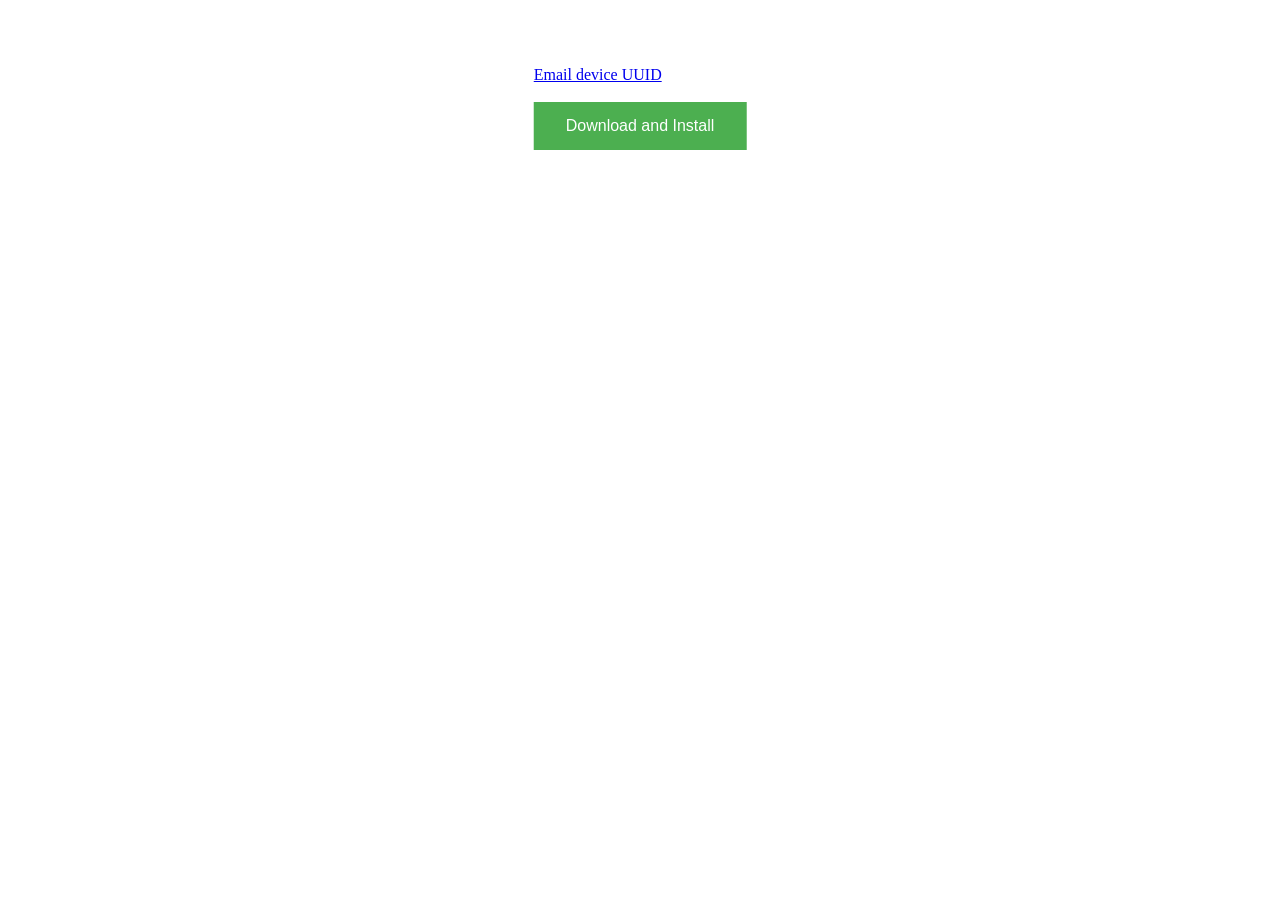
==== index.html @ 74199c33 "Update index.html" ====
<html>
    <body>
      
        <div class="container">
          <div class="center">
              <a href="https://webapp.diawi.com/device">Email device UUID</a><br><br>
            <button class="button" onclick="buttonAction()">Download and Install</button>
          </div>
        </div>
       
        <script>
            function buttonAction(){
                window.open("itms-services://?action=download-manifest&url=https://atul109.github.io/museum.plist");
            }
        </script>
        
        <style>
        .container { 
          height: 200px;
          position: relative;
        }

        .center {
          margin: 0;
          position: absolute;
          top: 50%;
          left: 50%;
          -ms-transform: translate(-50%, -50%);
          transform: translate(-50%, -50%);
        }
            
        .button {
          background-color: #4CAF50; /* Green */
          border: none;
          color: white;
          padding: 15px 32px;
          text-align: center;
          text-decoration: none;
          display: inline-block;
          font-size: 16px;
        }
        </style>

    </body>
</html>
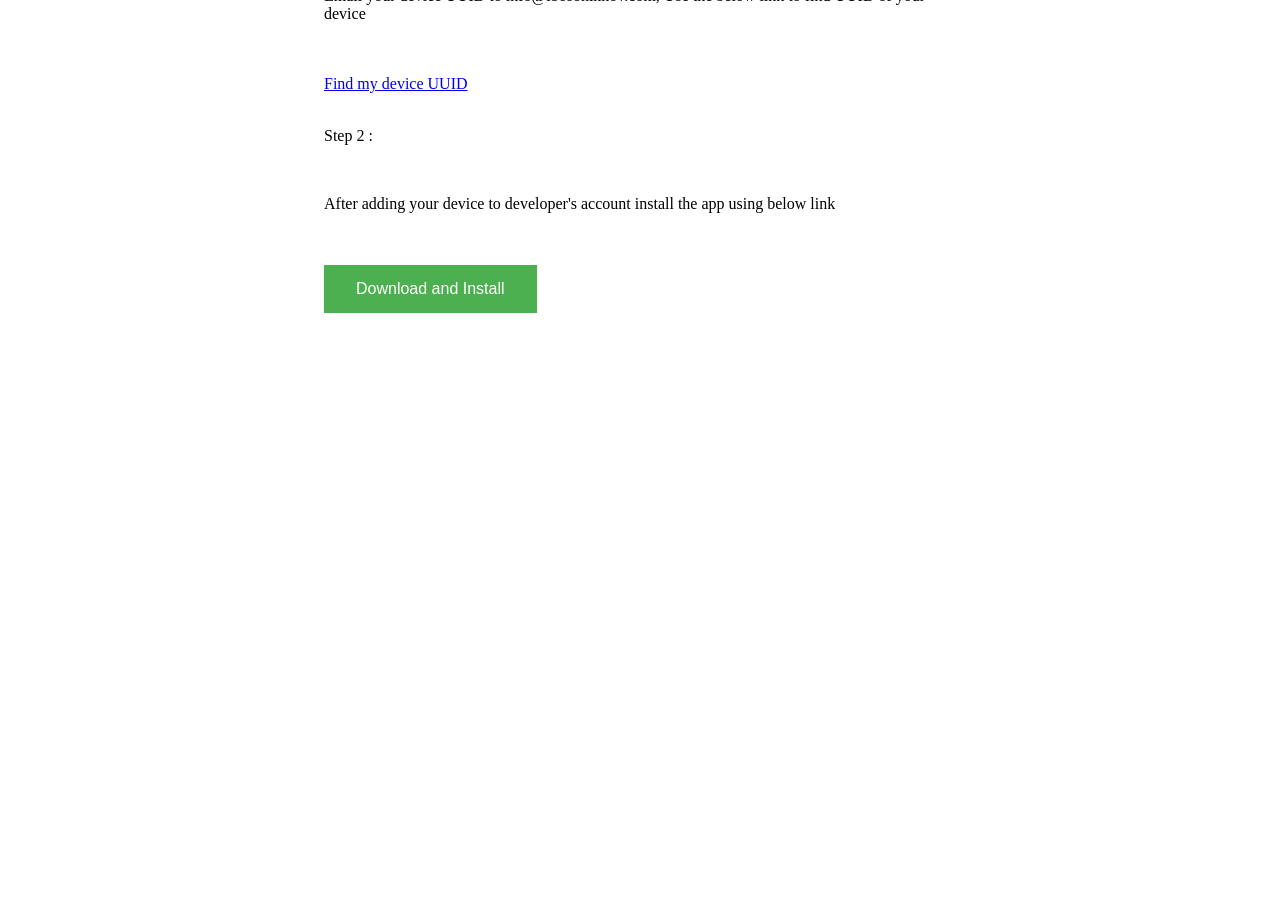
==== commit cef03d2e: "Update index.html" ====
--- a/index.html
+++ b/index.html
@@ -3,7 +3,11 @@
       
         <div class="container">
           <div class="center">
-              <a href="https://webapp.diawi.com/device">Email device UUID</a><br><br>
+              <p>Step 1 :</p><br>
+              <p>Email your device UUID to info@ibosoninnov.com, Use the below link to find UUID of your device</p><br><br>
+              <a href="https://webapp.diawi.com/device">Find my device UUID</a><br><br>
+              <p>Step 2 :</p><br>
+              <p>After adding your device to developer's account install the app using below link</p><br><br>
             <button class="button" onclick="buttonAction()">Download and Install</button>
           </div>
         </div>
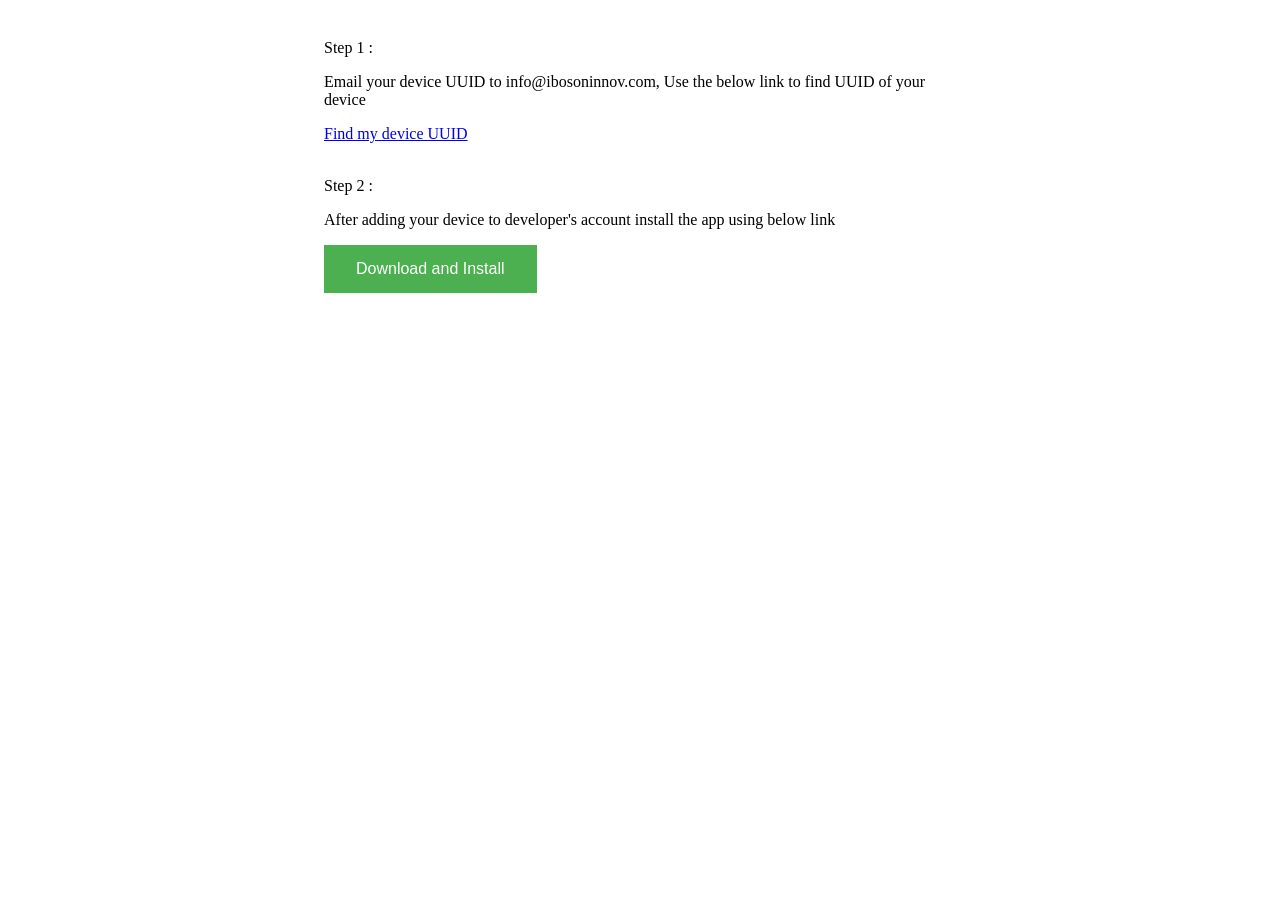
==== commit a511b349: "Update index.html" ====
--- a/index.html
+++ b/index.html
@@ -3,11 +3,11 @@
       
         <div class="container">
           <div class="center">
-              <p>Step 1 :</p><br>
-              <p>Email your device UUID to info@ibosoninnov.com, Use the below link to find UUID of your device</p><br><br>
+              <p>Step 1 :</p>
+              <p>Email your device UUID to info@ibosoninnov.com, Use the below link to find UUID of your device</p>
               <a href="https://webapp.diawi.com/device">Find my device UUID</a><br><br>
-              <p>Step 2 :</p><br>
-              <p>After adding your device to developer's account install the app using below link</p><br><br>
+              <p>Step 2 :</p>
+              <p>After adding your device to developer's account install the app using below link</p>
             <button class="button" onclick="buttonAction()">Download and Install</button>
           </div>
         </div>
@@ -20,7 +20,7 @@
         
         <style>
         .container { 
-          height: 200px;
+          height: 300px;
           position: relative;
         }
 
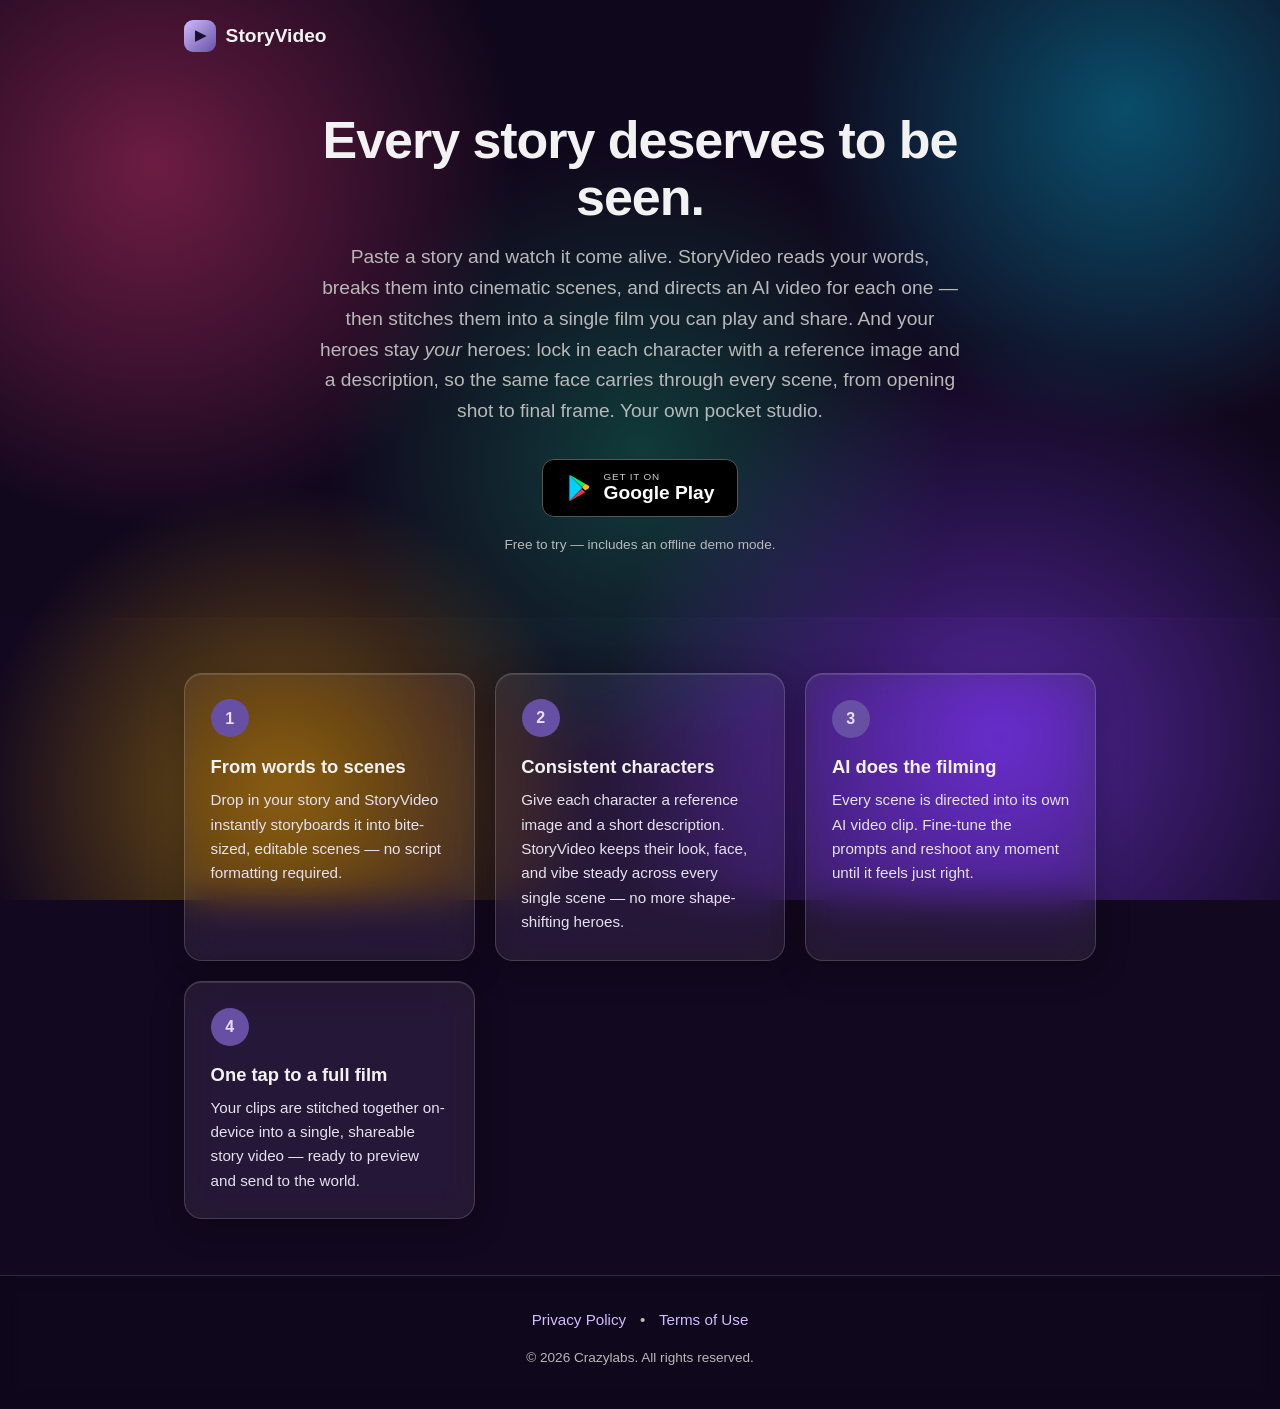
==== commit a88401e2: "storyvideo web" ====
--- a/index.html
+++ b/index.html
@@ -1,49 +1,82 @@
-<html>
-    <body>
-      
-        <div class="container">
-          <div class="center">
-              <p>Step 1 :</p>
-              <p>Email your device UUID to info@ibosoninnov.com, Use the below link to find UUID of your device</p>
-              <a href="https://webapp.diawi.com/device">Find my device UUID</a><br><br>
-              <p>Step 2 :</p>
-              <p>After adding your device to developer's account install the app using below link</p>
-            <button class="button" onclick="buttonAction()">Download and Install</button>
-          </div>
-        </div>
-       
-        <script>
-            function buttonAction(){
-                window.open("itms-services://?action=download-manifest&url=https://atul109.github.io/museum.plist");
-            }
-        </script>
-        
-        <style>
-        .container { 
-          height: 300px;
-          position: relative;
-        }
+<!DOCTYPE html>
+<html lang="en">
+<head>
+  <meta charset="UTF-8" />
+  <meta name="viewport" content="width=device-width, initial-scale=1.0" />
+  <title>StoryVideo — Turn your story into an AI video</title>
+  <meta name="description" content="StoryVideo turns your words into a film — AI-generated scenes with characters that stay consistent from the first frame to the last, using reference images and character descriptions. Right on your phone." />
+  <link rel="stylesheet" href="storyvideo/styles.css" />
+</head>
+<body>
+  <header class="hero">
+    <nav class="nav">
+      <a class="brand" href="index.html">
+        <span class="brand-mark">▶</span>
+        <span>StoryVideo</span>
+      </a>
+    </nav>
 
-        .center {
-          margin: 0;
-          position: absolute;
-          top: 50%;
-          left: 50%;
-          -ms-transform: translate(-50%, -50%);
-          transform: translate(-50%, -50%);
-        }
-            
-        .button {
-          background-color: #4CAF50; /* Green */
-          border: none;
-          color: white;
-          padding: 15px 32px;
-          text-align: center;
-          text-decoration: none;
-          display: inline-block;
-          font-size: 16px;
-        }
-        </style>
+    <div class="hero-inner">
+      <h1>Every story deserves to be seen.</h1>
+      <p class="lede">
+        Paste a story and watch it come alive. StoryVideo reads your words, breaks them
+        into cinematic scenes, and directs an AI video for each one — then stitches them
+        into a single film you can play and share. And your heroes stay <em>your</em> heroes:
+        lock in each character with a reference image and a description, so the same face
+        carries through every scene, from opening shot to final frame. Your own pocket studio.
+      </p>
 
-    </body>
+      <a class="play-btn" href="https://play.google.com/store/apps/details?id=com.crazylabs.storyvideo"
+         target="_blank" rel="noopener">
+        <svg class="play-icon" viewBox="0 0 512 512" aria-hidden="true">
+          <path fill="#EA4335" d="M325 234 92 3c-8-8-19-3-19 9v494c0 12 11 17 19 9l233-231z" opacity="0"/>
+          <path fill="#00D0FF" d="M73 6C69 9 66 15 66 22v468c0 7 3 13 7 16l246-250L73 6z"/>
+          <path fill="#00F076" d="M73 6c5-3 12-3 18 0l286 165-64 64L73 6z"/>
+          <path fill="#FFBD00" d="M377 171l64 37c22 13 22 45 0 58l-64 37-64-66 64-66z"/>
+          <path fill="#F63448" d="M73 506c5 3 12 3 18 0l286-165-64-64-240 229z"/>
+        </svg>
+        <span class="play-btn-text">
+          <small>GET IT ON</small>
+          <strong>Google Play</strong>
+        </span>
+      </a>
+
+      <p class="platform-note">Free to try — includes an offline demo mode.</p>
+    </div>
+  </header>
+
+  <main>
+    <section class="features">
+      <div class="feature">
+        <div class="feature-num">1</div>
+        <h3>From words to scenes</h3>
+        <p>Drop in your story and StoryVideo instantly storyboards it into bite-sized, editable scenes — no script formatting required.</p>
+      </div>
+      <div class="feature">
+        <div class="feature-num">2</div>
+        <h3>Consistent characters</h3>
+        <p>Give each character a reference image and a short description. StoryVideo keeps their look, face, and vibe steady across every single scene — no more shape-shifting heroes.</p>
+      </div>
+      <div class="feature">
+        <div class="feature-num">3</div>
+        <h3>AI does the filming</h3>
+        <p>Every scene is directed into its own AI video clip. Fine-tune the prompts and reshoot any moment until it feels just right.</p>
+      </div>
+      <div class="feature">
+        <div class="feature-num">4</div>
+        <h3>One tap to a full film</h3>
+        <p>Your clips are stitched together on-device into a single, shareable story video — ready to preview and send to the world.</p>
+      </div>
+    </section>
+  </main>
+
+  <footer class="footer">
+    <div class="footer-links">
+      <a href="storyvideo/privacy.html">Privacy Policy</a>
+      <span class="dot">•</span>
+      <a href="storyvideo/terms.html">Terms of Use</a>
+    </div>
+    <p class="copyright">© 2026 Crazylabs. All rights reserved.</p>
+  </footer>
+</body>
 </html>
--- a/storyvideo/styles.css
+++ b/storyvideo/styles.css
@@ -0,0 +1,220 @@
+:root {
+  --bg: #000000;
+  --surface: #1e1e1e;
+  --surface-2: #2a2a2a;
+  --outline: #3d3d3d;
+  --primary: #d0bcff;
+  --primary-strong: #6750a4;
+  --text: #f2f2f2;
+  --text-dim: #b8b8b8;
+}
+
+* { box-sizing: border-box; }
+
+html { scroll-behavior: smooth; }
+
+body {
+  margin: 0;
+  font-family: -apple-system, BlinkMacSystemFont, "Segoe UI", Roboto, Helvetica, Arial, sans-serif;
+  color: var(--text);
+  line-height: 1.6;
+  -webkit-font-smoothing: antialiased;
+
+  /* Static colourful backdrop for the glass cards to blur against */
+  background-color: #12081f;
+  background-image:
+    radial-gradient(38rem 38rem at 12% 18%, rgba(255, 61, 129, 0.55), transparent 60%),
+    radial-gradient(34rem 34rem at 88% 12%, rgba(0, 209, 255, 0.50), transparent 60%),
+    radial-gradient(40rem 40rem at 78% 82%, rgba(124, 58, 237, 0.60), transparent 62%),
+    radial-gradient(32rem 32rem at 22% 88%, rgba(255, 189, 0, 0.42), transparent 60%),
+    radial-gradient(30rem 30rem at 50% 50%, rgba(16, 185, 129, 0.35), transparent 65%);
+  background-attachment: fixed;
+  background-repeat: no-repeat;
+}
+
+a { color: var(--primary); text-decoration: none; }
+a:hover { text-decoration: underline; }
+
+/* ---------- Hero ---------- */
+.hero {
+  /* Soft dark scrim over the colourful backdrop to keep hero text legible */
+  background: linear-gradient(180deg, rgba(10, 6, 20, 0.35) 0%, rgba(10, 6, 20, 0.10) 100%);
+  padding-bottom: 3rem;
+}
+
+.nav {
+  max-width: 960px;
+  margin: 0 auto;
+  padding: 1.25rem 1.5rem;
+}
+
+.brand {
+  display: inline-flex;
+  align-items: center;
+  gap: 0.6rem;
+  font-weight: 700;
+  font-size: 1.2rem;
+  color: var(--text);
+}
+.brand:hover { text-decoration: none; }
+
+.brand-mark {
+  display: inline-flex;
+  align-items: center;
+  justify-content: center;
+  width: 32px;
+  height: 32px;
+  border-radius: 9px;
+  background: linear-gradient(135deg, var(--primary), var(--primary-strong));
+  color: #1a0f2e;
+  font-size: 0.85rem;
+}
+
+.hero-inner {
+  max-width: 720px;
+  margin: 0 auto;
+  padding: 2.5rem 1.5rem 0;
+  text-align: center;
+}
+
+.hero h1 {
+  font-size: clamp(2rem, 6vw, 3.25rem);
+  line-height: 1.1;
+  margin: 0 0 1rem;
+  letter-spacing: -0.02em;
+}
+
+.lede {
+  font-size: clamp(1.05rem, 2.5vw, 1.2rem);
+  color: var(--text-dim);
+  max-width: 40rem;
+  margin: 0 auto 2rem;
+}
+
+/* ---------- Play button ---------- */
+.play-btn {
+  display: inline-flex;
+  align-items: center;
+  gap: 0.75rem;
+  background: #000;
+  border: 1px solid #555;
+  border-radius: 12px;
+  padding: 0.7rem 1.4rem;
+  color: #fff;
+  transition: transform 0.15s ease, border-color 0.15s ease, background 0.15s ease;
+}
+.play-btn:hover {
+  text-decoration: none;
+  transform: translateY(-2px);
+  border-color: var(--primary);
+  background: #0d0d0d;
+}
+
+.play-icon { width: 26px; height: 26px; flex-shrink: 0; }
+
+.play-btn-text { display: flex; flex-direction: column; line-height: 1.15; text-align: left; }
+.play-btn-text small { font-size: 0.62rem; letter-spacing: 0.08em; color: #cfcfcf; }
+.play-btn-text strong { font-size: 1.2rem; font-weight: 600; }
+
+.platform-note {
+  margin-top: 1.1rem;
+  font-size: 0.85rem;
+  color: var(--text-dim);
+}
+
+/* ---------- Features ---------- */
+.features {
+  max-width: 960px;
+  margin: 0 auto;
+  padding: 3.5rem 1.5rem;
+  display: grid;
+  grid-template-columns: repeat(auto-fit, minmax(220px, 1fr));
+  gap: 1.25rem;
+}
+
+.feature {
+  background: rgba(255, 255, 255, 0.07);
+  border: 1px solid rgba(255, 255, 255, 0.16);
+  border-radius: 18px;
+  padding: 1.6rem;
+  backdrop-filter: blur(18px) saturate(150%);
+  -webkit-backdrop-filter: blur(18px) saturate(150%);
+  box-shadow: 0 8px 32px rgba(0, 0, 0, 0.25), inset 0 1px 0 rgba(255, 255, 255, 0.12);
+  transition: transform 0.18s ease, border-color 0.18s ease, background 0.18s ease;
+}
+.feature:hover {
+  transform: translateY(-4px);
+  background: rgba(255, 255, 255, 0.11);
+  border-color: rgba(255, 255, 255, 0.28);
+}
+
+.feature-num {
+  display: inline-flex;
+  align-items: center;
+  justify-content: center;
+  width: 38px;
+  height: 38px;
+  border-radius: 50%;
+  background: var(--primary-strong);
+  color: #eaddff;
+  font-weight: 700;
+  margin-bottom: 0.9rem;
+}
+
+.feature h3 { margin: 0 0 0.4rem; font-size: 1.15rem; }
+.feature p { margin: 0; color: #e6e2ef; font-size: 0.95rem; }
+
+/* ---------- Footer ---------- */
+.footer {
+  border-top: 1px solid rgba(255, 255, 255, 0.14);
+  background: rgba(10, 6, 20, 0.25);
+  backdrop-filter: blur(10px);
+  -webkit-backdrop-filter: blur(10px);
+  padding: 2rem 1.5rem 2.5rem;
+  text-align: center;
+}
+.footer-links { font-size: 0.95rem; }
+.footer-links .dot { color: var(--text-dim); margin: 0 0.6rem; }
+.copyright { margin: 0.9rem 0 0; color: var(--text-dim); font-size: 0.85rem; }
+
+/* ---------- Legal pages ---------- */
+.legal {
+  max-width: 760px;
+  width: calc(100% - 2rem);
+  margin: 3rem auto;
+  padding: 2.5rem 2rem 3rem;
+  background: rgba(255, 255, 255, 0.07);
+  border: 1px solid rgba(255, 255, 255, 0.16);
+  border-radius: 20px;
+  backdrop-filter: blur(18px) saturate(150%);
+  -webkit-backdrop-filter: blur(18px) saturate(150%);
+  box-shadow: 0 8px 32px rgba(0, 0, 0, 0.25), inset 0 1px 0 rgba(255, 255, 255, 0.12);
+}
+.legal .back {
+  display: inline-flex;
+  align-items: center;
+  justify-content: center;
+  width: 42px;
+  height: 42px;
+  margin-bottom: 1.5rem;
+  border-radius: 50%;
+  color: var(--text);
+  background: rgba(255, 255, 255, 0.08);
+  border: 1px solid rgba(255, 255, 255, 0.18);
+  backdrop-filter: blur(10px);
+  -webkit-backdrop-filter: blur(10px);
+  transition: transform 0.15s ease, background 0.15s ease, border-color 0.15s ease;
+}
+.legal .back:hover {
+  text-decoration: none;
+  transform: translateX(-2px);
+  background: rgba(255, 255, 255, 0.14);
+  border-color: rgba(255, 255, 255, 0.3);
+}
+.legal .back svg { width: 20px; height: 20px; display: block; }
+.legal h1 { font-size: clamp(1.8rem, 5vw, 2.4rem); margin: 0 0 0.3rem; }
+.legal .updated { color: var(--text-dim); font-size: 0.9rem; margin: 0 0 2rem; }
+.legal h2 { font-size: 1.25rem; margin: 2rem 0 0.6rem; }
+.legal p, .legal li { color: #dcdcdc; }
+.legal ul { padding-left: 1.2rem; }
+.legal a { word-break: break-word; }
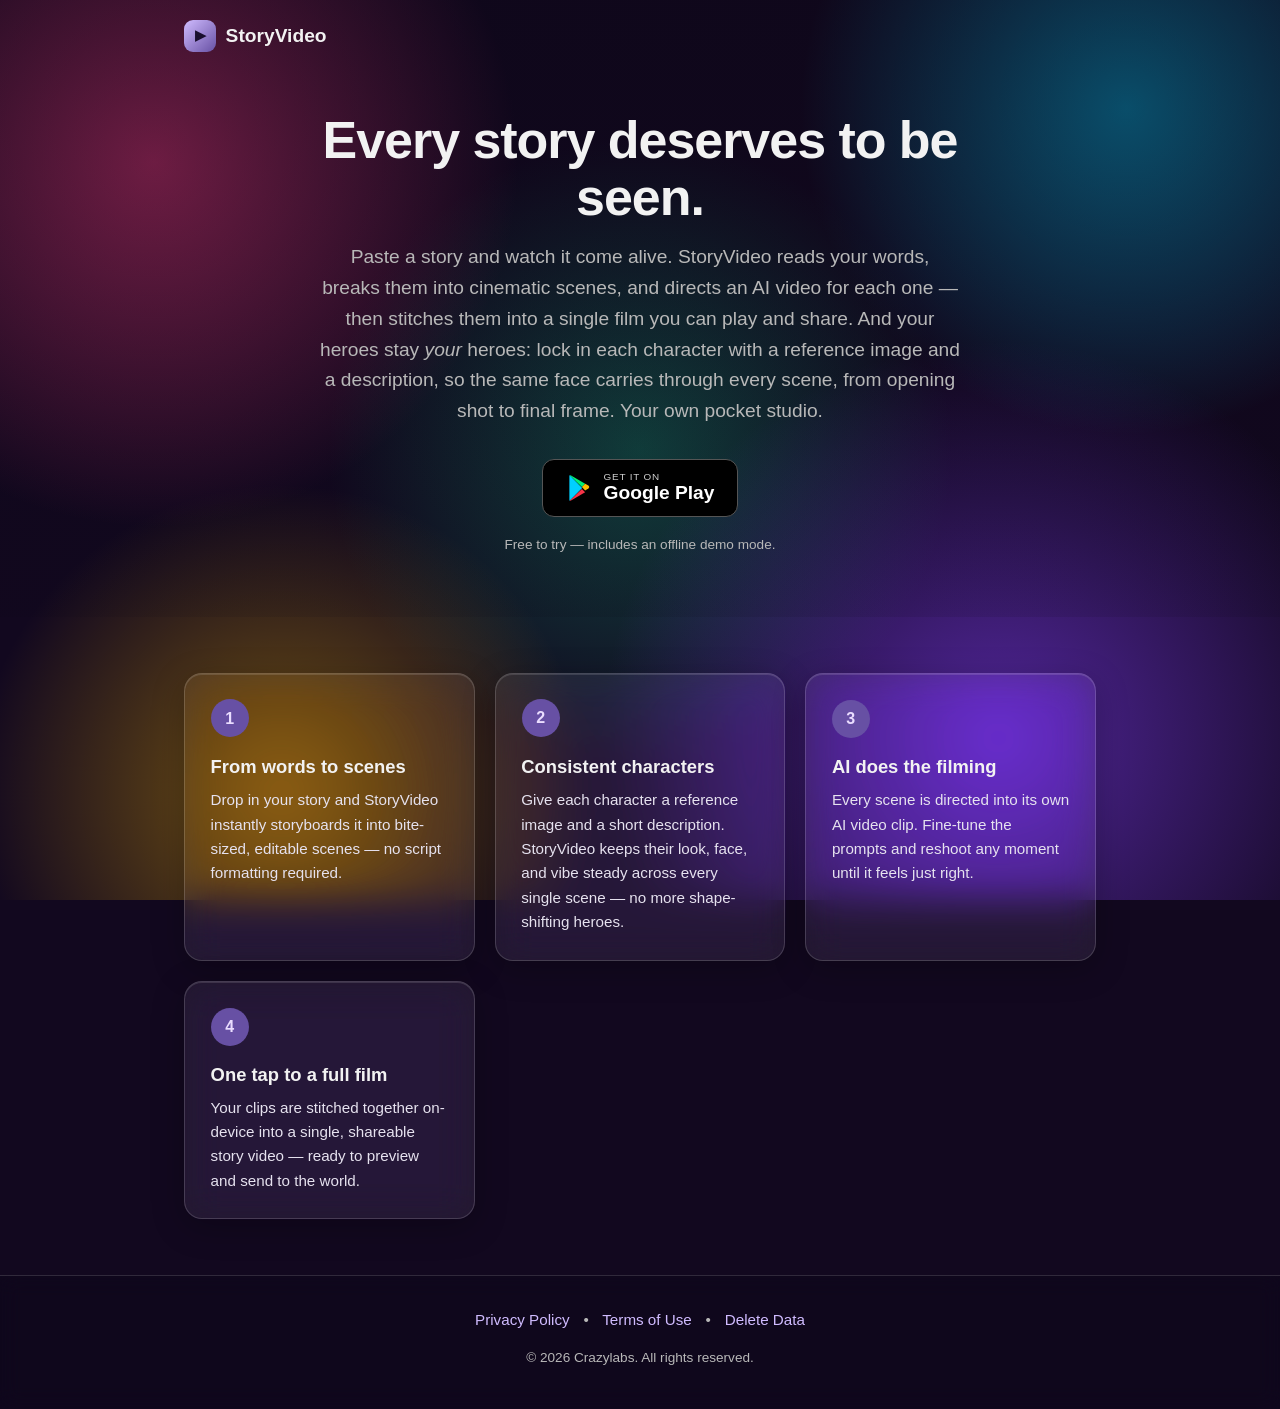
==== commit a02436f3: "Add 'Delete Data' link to footer" ====
--- a/index.html
+++ b/index.html
@@ -75,6 +75,8 @@
       <a href="storyvideo/privacy.html">Privacy Policy</a>
       <span class="dot">•</span>
       <a href="storyvideo/terms.html">Terms of Use</a>
+      <span class="dot">•</span>
+      <a href="storyvideo/delete-data.html">Delete Data</a>
     </div>
     <p class="copyright">© 2026 Crazylabs. All rights reserved.</p>
   </footer>
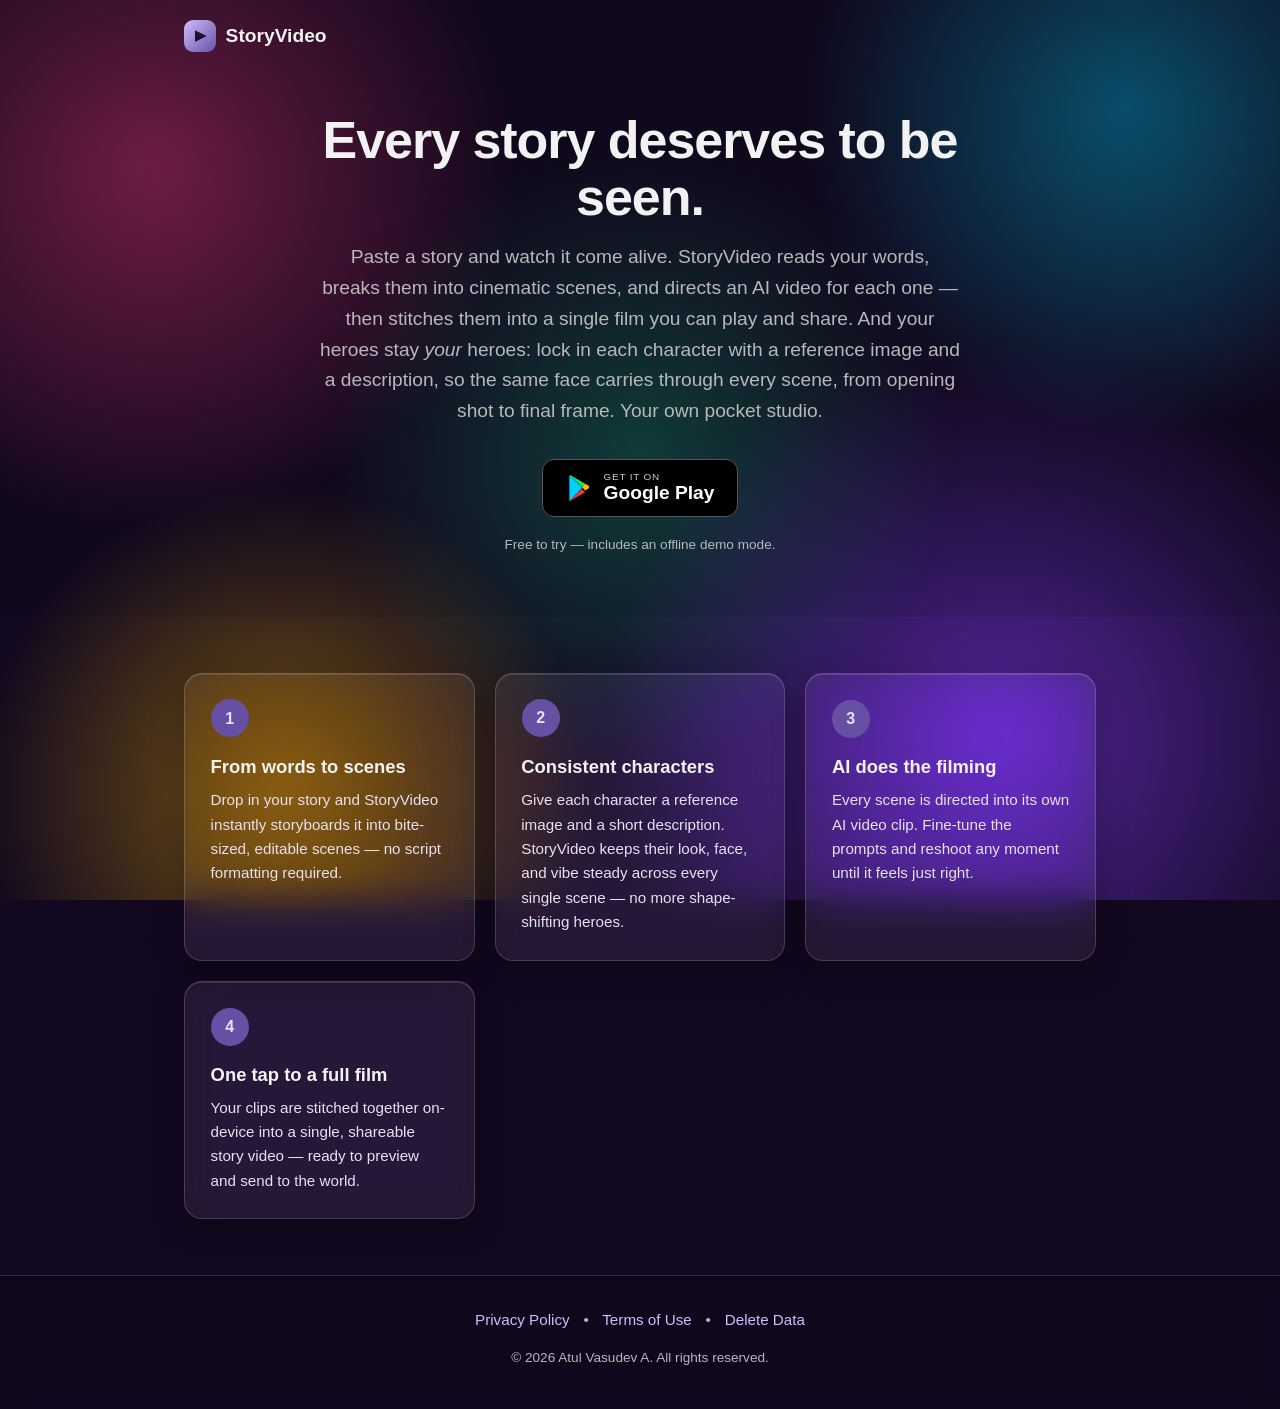
==== commit acafcbcf: "Update copyright owner in footer" ====
--- a/index.html
+++ b/index.html
@@ -78,7 +78,7 @@
       <span class="dot">•</span>
       <a href="storyvideo/delete-data.html">Delete Data</a>
     </div>
-    <p class="copyright">© 2026 Crazylabs. All rights reserved.</p>
+    <p class="copyright">© 2026 Atul Vasudev A. All rights reserved.</p>
   </footer>
 </body>
 </html>
--- a/storyvideo/styles.css
+++ b/storyvideo/styles.css
@@ -218,3 +218,6 @@
 .legal p, .legal li { color: #dcdcdc; }
 .legal ul { padding-left: 1.2rem; }
 .legal a { word-break: break-word; }
+.legal ol.steps { padding-left: 1.3rem; }
+.legal ol.steps li { margin: 0.5rem 0; padding-left: 0.3rem; }
+.legal ol.steps li::marker { color: var(--primary); font-weight: 700; }
